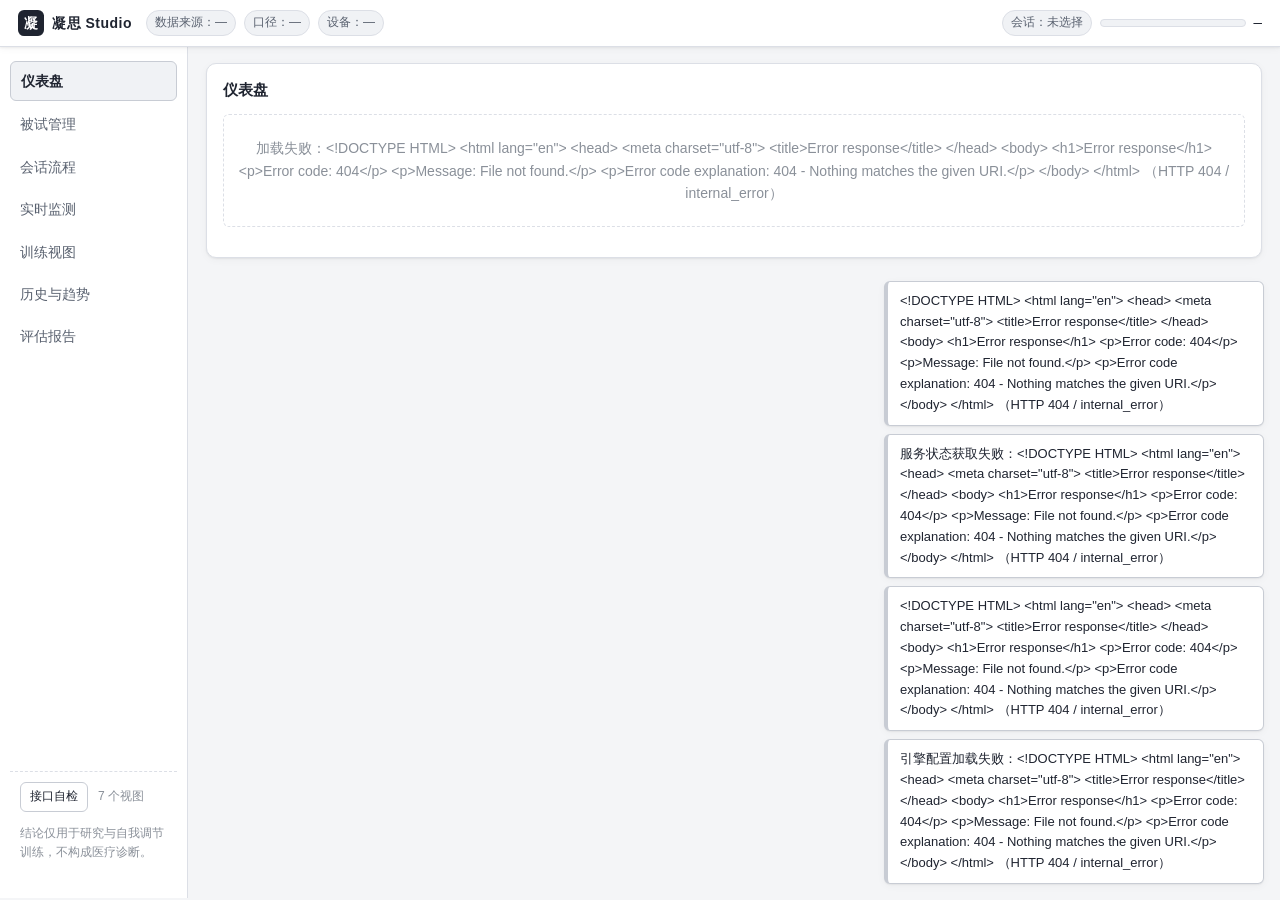
==== web/index.html @ 37705010 "feat: 凝思 Studio 0.1.0 —— A09 便携脑电专注力训练与心理状态评估 Web 应用 前端（浏览器界面）+ 后端（HTTP API + 会话运行时）+ 数据保存（SQLite 权威" ====
<!DOCTYPE html>
<html lang="zh-CN">
<head>
<meta charset="utf-8">
<!-- 移动/窄窗下也要能读，故显式声明视口 -->
<meta name="viewport" content="width=device-width, initial-scale=1">
<meta name="description" content="凝思 Studio：便携脑电专注力训练与心理状态评估">
<!-- 后端若以 --token 启动，需在此注入令牌（当前后端未注入，故默认空）；
     零依赖前提下这是唯一不需要弹窗/地址栏改造的认证通道。 -->
<meta name="ningsi-api-token" content="">
<title>凝思 Studio</title>
<link rel="stylesheet" href="./css/app.css">
</head>
<body>
<!-- 顶栏固定：数据来源徽标 / 引擎口径 / 当前会话状态与进度 -->
<header class="topbar" role="banner">
  <div class="topbar__brand">
    <span class="topbar__logo" aria-hidden="true">凝</span>
    <span class="topbar__title">凝思 Studio</span>
  </div>
  <div class="topbar__meta">
    <span id="source-badge" class="badge" title="数据来源">数据来源：—</span>
    <span id="engine-badge" class="badge" title="引擎口径版本">口径：—</span>
    <span id="device-badge" class="badge" title="当前设备与数据源">设备：—</span>
  </div>
  <div class="topbar__session">
    <span id="session-state" class="badge" title="当前会话状态">会话：未选择</span>
    <div class="progress progress--slim" role="progressbar" aria-label="会话总进度"
         aria-valuemin="0" aria-valuemax="100" aria-valuenow="0" id="session-progress">
      <div class="progress__bar" id="session-progress-bar" style="width: 0%"></div>
    </div>
    <span id="session-percent" class="mono">—</span>
  </div>
</header>

<div class="layout">
  <nav class="sidenav" aria-label="主导航">
    <ul id="nav-list" class="sidenav__list"></ul>
    <div class="sidenav__foot">
      <p class="muted">结论仅用于研究与自我调节训练，不构成医疗诊断。</p>
    </div>
  </nav>
  <main id="view" class="view" role="main" tabindex="-1">
    <p class="muted">正在加载…</p>
  </main>
</div>

<!-- 全局可读提示条：网络与接口错误统一在这里显示，不用弹窗 -->
<div id="toast-host" class="toast-host" role="status" aria-live="polite"></div>

<script type="module" src="./js/main.js"></script>
</body>
</html>
---- web/css/app.css ----
/* 凝思 Studio 静态前端样式。
   约束：不使用图片/字体外链；不使用状态色（配色只来自接口给的 heatmap 色值）；
   深浅色通过 prefers-color-scheme 适配，变量集中在此处维护。 */

:root {
  --bg: #f4f5f7;
  --surface: #ffffff;
  --surface-2: #f0f2f5;
  --line: #dcdfe6;
  --line-strong: #c8ccd4;
  --text: #1f2430;
  --text-2: #5a6270;
  --text-3: #8a9099;
  --radius: 10px;
  --radius-sm: 6px;
  --shadow: 0 1px 2px rgba(0, 0, 0, .06), 0 2px 8px rgba(0, 0, 0, .04);
  --gap: 16px;
  --mono: ui-monospace, SFMono-Regular, Menlo, Consolas, "Liberation Mono", monospace;
}

@media (prefers-color-scheme: dark) {
  :root {
    --bg: #16181d;
    --surface: #1e2128;
    --surface-2: #262a33;
    --line: #333844;
    --line-strong: #454b59;
    --text: #e6e8ec;
    --text-2: #a8aeba;
    --text-3: #7c828d;
    --shadow: 0 1px 2px rgba(0, 0, 0, .4), 0 2px 8px rgba(0, 0, 0, .3);
  }
}

* { box-sizing: border-box; }

html, body {
  margin: 0;
  padding: 0;
  height: 100%;
}

body {
  background: var(--bg);
  color: var(--text);
  font: 14px/1.6 "Helvetica Neue", Arial, "PingFang SC", "Microsoft YaHei", sans-serif;
  -webkit-font-smoothing: antialiased;
}

/* 键盘可见焦点：所有可交互元素统一描边 */
:focus-visible {
  outline: 2px solid var(--line-strong);
  outline-offset: 2px;
}

a { color: inherit; }

.mono { font-family: var(--mono); font-variant-numeric: tabular-nums; }
.muted { color: var(--text-3); font-size: 12px; }
.nowrap { white-space: nowrap; }
.right { text-align: right; }
.center { text-align: center; }

/* ------------------------------------------------------------------ 顶栏 */
.topbar {
  position: sticky;
  top: 0;
  z-index: 20;
  display: flex;
  align-items: center;
  gap: 14px;
  flex-wrap: wrap;
  padding: 10px 18px;
  background: var(--surface);
  border-bottom: 1px solid var(--line);
  box-shadow: var(--shadow);
}

.topbar__brand { display: flex; align-items: center; gap: 8px; }

.topbar__logo {
  display: inline-flex;
  align-items: center;
  justify-content: center;
  width: 26px;
  height: 26px;
  border-radius: var(--radius-sm);
  background: var(--text);
  color: var(--surface);
  font-weight: 700;
}

.topbar__title { font-weight: 600; letter-spacing: .5px; }

.topbar__meta { display: flex; align-items: center; gap: 8px; flex-wrap: wrap; }

.topbar__session {
  display: flex;
  align-items: center;
  gap: 8px;
  margin-left: auto;
  min-width: 260px;
}

.badge {
  display: inline-flex;
  align-items: center;
  gap: 4px;
  padding: 2px 8px;
  border: 1px solid var(--line);
  border-radius: 999px;
  background: var(--surface-2);
  color: var(--text-2);
  font-size: 12px;
  white-space: nowrap;
}

.badge--strong { color: var(--text); border-color: var(--line-strong); font-weight: 600; }

/* ------------------------------------------------------------------ 布局 */
.layout { display: flex; align-items: flex-start; gap: 0; min-height: calc(100% - 49px); }

.sidenav {
  position: sticky;
  top: 49px;
  align-self: flex-start;
  width: 188px;
  flex: 0 0 188px;
  padding: 14px 10px;
  border-right: 1px solid var(--line);
  background: var(--surface);
  min-height: calc(100vh - 49px);
  display: flex;
  flex-direction: column;
  justify-content: space-between;
}

.sidenav__list { list-style: none; margin: 0; padding: 0; display: flex; flex-direction: column; gap: 4px; }

.sidenav__link {
  display: flex;
  align-items: center;
  justify-content: space-between;
  gap: 8px;
  padding: 8px 10px;
  border-radius: var(--radius-sm);
  color: var(--text-2);
  text-decoration: none;
}

.sidenav__link:hover { background: var(--surface-2); color: var(--text); }

/* 选中态只用边框与字重区分，不引入状态色 */
.sidenav__link[aria-current="page"] {
  background: var(--surface-2);
  border: 1px solid var(--line-strong);
  color: var(--text);
  font-weight: 600;
}

.sidenav__foot { padding: 10px; border-top: 1px dashed var(--line); }

.view { flex: 1 1 auto; min-width: 0; padding: var(--gap) 18px 40px; }

/* ------------------------------------------------------------------ 卡片 */
.card {
  background: var(--surface);
  border: 1px solid var(--line);
  border-radius: var(--radius);
  padding: 16px;
  margin-bottom: var(--gap);
  box-shadow: var(--shadow);
}

.card__head {
  display: flex;
  align-items: baseline;
  justify-content: space-between;
  gap: 10px;
  margin-bottom: 12px;
  flex-wrap: wrap;
}

.card__title { margin: 0; font-size: 15px; font-weight: 600; }
.card__sub { margin: 2px 0 0; color: var(--text-3); font-size: 12px; }
.card__body { min-width: 0; }

.grid { display: grid; gap: var(--gap); }
.grid--2 { grid-template-columns: repeat(auto-fit, minmax(320px, 1fr)); }
.grid--3 { grid-template-columns: repeat(auto-fit, minmax(240px, 1fr)); }
.grid--kpi { grid-template-columns: repeat(auto-fit, minmax(160px, 1fr)); }

.stack { display: flex; flex-direction: column; gap: 12px; }
.row { display: flex; align-items: center; gap: 10px; flex-wrap: wrap; }
.row--between { justify-content: space-between; }
.row--end { justify-content: flex-end; }

h1, h2, h3, h4, h5, h6 { line-height: 1.35; }
h1 { font-size: 20px; }
h2 { font-size: 17px; }
h3 { font-size: 15px; }
h4, h5, h6 { font-size: 14px; }

/* --------------------------------------------------------------- KPI 卡 */
.kpi { display: flex; flex-direction: column; gap: 6px; }

.kpi__label { color: var(--text-3); font-size: 12px; }

.kpi__value {
  font-family: var(--mono);
  font-size: 26px;
  font-weight: 600;
  line-height: 1.1;
  font-variant-numeric: tabular-nums;
}

.kpi__hint { color: var(--text-3); font-size: 12px; }

/* ------------------------------------------------------------------ 表格 */
.table-wrap { overflow-x: auto; }

table.data {
  width: 100%;
  border-collapse: collapse;
  font-size: 13px;
}

table.data caption { text-align: left; color: var(--text-3); padding-bottom: 6px; font-size: 12px; }

table.data th, table.data td {
  padding: 7px 10px;
  border-bottom: 1px solid var(--line);
  text-align: left;
  vertical-align: top;
}

table.data thead th {
  color: var(--text-2);
  font-weight: 600;
  border-bottom: 1px solid var(--line-strong);
  white-space: nowrap;
}

table.data tbody tr:hover { background: var(--surface-2); }
table.data td.num, table.data th.num { text-align: right; font-family: var(--mono); font-variant-numeric: tabular-nums; }

/* -------------------------------------------------------------- 进度/条 */
.progress {
  position: relative;
  height: 10px;
  border-radius: 999px;
  border: 1px solid var(--line);
  background: var(--surface-2);
  overflow: hidden;
  min-width: 120px;
}

.progress--slim { height: 8px; flex: 1 1 auto; }
.progress__bar { height: 100%; background: var(--text-2); transition: width .3s ease; }

.bar {
  position: relative;
  height: 14px;
  border-radius: 999px;
  border: 1px solid var(--line);
  background: var(--surface-2);
  overflow: hidden;
}

.bar__fill { height: 100%; background: var(--text-2); }

/* 阈值线：只用中性虚线，颜色不自造 */
.bar__threshold {
  position: absolute;
  top: -2px;
  bottom: -2px;
  width: 0;
  border-left: 2px dashed var(--text);
  opacity: .75;
}

.metric-row { display: grid; grid-template-columns: 74px 1fr 84px; gap: 10px; align-items: center; }
.metric-row__value { text-align: right; font-family: var(--mono); font-variant-numeric: tabular-nums; }

/* ------------------------------------------------------------ 当前该做什么 */
.step { display: flex; flex-direction: column; gap: 8px; padding: 2px 0; }
.step__head { align-items: baseline; }
.step__index { color: var(--text-3); font-size: 12px; }
.step__label { font-size: 16px; font-weight: 600; }
.step__headline {
  margin: 0;
  font-size: 18px;
  line-height: 1.6;
  font-weight: 500;
}
.step--running .step__headline { font-weight: 600; }
.step--done .step__headline { color: var(--text-2); }
.step__details { margin: 0; padding-left: 20px; color: var(--text-2); font-size: 13px; line-height: 1.9; }
.step__meta { display: flex; flex-wrap: wrap; gap: 10px; align-items: center; }
.step__meta-item {
  font-size: 12px;
  color: var(--text-3);
  border: 1px solid var(--line);
  border-radius: var(--radius-sm);
  padding: 2px 8px;
  background: var(--surface);
}
.step__auto,
.step__next { font-size: 12px; margin: 0; }
.step__action { margin-top: 2px; align-items: center; gap: 10px; }

/* ------------------------------------------------------------ 阶段向导 */
.phase-list { list-style: none; margin: 0; padding: 0; display: flex; flex-direction: column; gap: 6px; }

.phase-item {
  border: 1px solid var(--line);
  border-radius: var(--radius-sm);
  background: var(--surface);
  overflow: hidden;
}

.phase-item--current { border-color: var(--line-strong); box-shadow: inset 3px 0 0 var(--text-2); }
.phase-item[data-state="running"] { border-color: var(--line-strong); }
.phase-item[data-state="done"] { opacity: .82; }
.phase-item[data-state="pending"] { opacity: .96; }

/* 整行可点：展开/收起重说明，避免一屏文字抓不到重点 */
.phase-item__toggle {
  display: grid;
  grid-template-columns: 26px 1fr auto;
  gap: 10px;
  align-items: center;
  width: 100%;
  padding: 8px 10px;
  border: 0;
  background: transparent;
  color: inherit;
  font: inherit;
  text-align: left;
  cursor: pointer;
}
.phase-item__toggle:hover { background: var(--surface-2); }
.phase-item__toggle:focus-visible { outline: 2px solid var(--line-strong); outline-offset: -2px; }
.phase-item--current .phase-item__toggle { font-weight: 500; }
.phase-item__main { min-width: 0; }
.phase-item__index { font-family: var(--mono); color: var(--text-3); }
.phase-item__label { font-weight: 500; }
.phase-item__headline { font-weight: 500; }
.phase-item__desc { color: var(--text-3); font-size: 12px; margin-top: 2px; }
.phase-item__bullet { color: var(--text-2); font-size: 12px; line-height: 1.8; }
.phase-item__next { color: var(--text-3); font-size: 12px; margin-top: 2px; }
.phase-item .right { display: flex; align-items: center; gap: 8px; }

/* ------------------------------------------------------------ 量表答题 */
.scale-item { padding: 12px 0; border-bottom: 1px solid var(--line); }
.scale-item:last-of-type { border-bottom: none; }
.scale-item__text { margin: 0 0 8px; }
.scale-options { display: flex; gap: 8px; flex-wrap: wrap; }

.scale-option {
  display: inline-flex;
  align-items: center;
  gap: 6px;
  padding: 6px 10px;
  border: 1px solid var(--line);
  border-radius: var(--radius-sm);
  cursor: pointer;
}

.scale-option:hover { background: var(--surface-2); }
.scale-option input { margin: 0; }

/* -------------------------------------------------------- 行为任务答题 */
.task-stage {
  display: flex;
  flex-direction: column;
  align-items: center;
  gap: 10px;
  padding: 28px 16px;
  border: 1px dashed var(--line-strong);
  border-radius: var(--radius);
  background: var(--surface-2);
  user-select: none;
}

.task-stage__digit {
  font-family: var(--mono);
  font-size: 76px;
  font-weight: 700;
  line-height: 1;
  min-height: 84px;
}

.task-stage__hint { color: var(--text-3); font-size: 12px; }

/* ------------------------------------------------------------------ 表单 */
.form-grid { display: grid; grid-template-columns: repeat(auto-fit, minmax(220px, 1fr)); gap: 12px; }

.field { display: flex; flex-direction: column; gap: 4px; }
.field__label { color: var(--text-2); font-size: 12px; }

.field input[type="text"],
.field input[type="number"],
.field input[type="search"],
.field select,
.field textarea {
  width: 100%;
  padding: 7px 9px;
  border: 1px solid var(--line);
  border-radius: var(--radius-sm);
  background: var(--surface);
  color: var(--text);
  font: inherit;
}

.field input:disabled, .field select:disabled { opacity: .6; }

.checkline { display: inline-flex; align-items: center; gap: 6px; color: var(--text-2); }

/* 原生多/单选框：只做尺寸与配色跟随，不覆盖系统控件语义 */
.field input[type="checkbox"],
.field input[type="radio"],
.checkline input[type="checkbox"] { accent-color: var(--text-2); width: 15px; height: 15px; }

button.btn {
  padding: 7px 14px;
  border: 1px solid var(--line-strong);
  border-radius: var(--radius-sm);
  background: var(--surface);
  color: var(--text);
  font: inherit;
  cursor: pointer;
}

button.btn:hover:not(:disabled) { background: var(--surface-2); }
button.btn:disabled { opacity: .5; cursor: not-allowed; }
button.btn--primary { background: var(--text); color: var(--surface); border-color: var(--text); }
button.btn--primary:hover:not(:disabled) { opacity: .88; background: var(--text); }
button.btn--sm { padding: 4px 9px; font-size: 12px; }

.filters { display: flex; align-items: flex-end; gap: 10px; flex-wrap: wrap; }

/* ------------------------------------------------------------------ 图表 */
.chart { display: block; width: 100%; height: auto; overflow: visible; }

/* 高频实时波形/频谱用 canvas：尺寸由脚本按容器宽度设成固定像素，不能被 height:auto 覆盖 */
.chart--canvas { display: block; width: 100%; height: auto; }
.chart--canvas { height: auto; max-width: 100%; }
.chart__grid-line { stroke: var(--line); stroke-width: 1; }
.chart__axis { stroke: var(--line-strong); stroke-width: 1; }
.chart__tick { fill: var(--text-3); font-size: 10px; font-family: var(--mono); }
.chart__label { fill: var(--text-2); font-size: 11px; }
.chart__series { fill: none; stroke-width: 2; stroke-linejoin: round; stroke-linecap: round; }
.chart__marker { fill: none; stroke-width: 2; }
.chart__target { stroke: var(--text); stroke-width: 1.5; stroke-dasharray: 5 4; }
.chart__bar { stroke: none; }
.chart__point { fill: var(--surface); stroke-width: 2; }
.chart__empty { fill: var(--text-3); font-size: 12px; }

/* 三类指标各用一档接口色（与热力图同源），保证不与状态色混淆 */
.series-0 { stroke: #1B3B6F; }
.series-1 { stroke: #2E6DA4; }
.series-2 { stroke: #6E9E8A; }
.fill-0 { fill: #1B3B6F; background: #1B3B6F; }
.fill-1 { fill: #2E6DA4; background: #2E6DA4; }
.fill-2 { fill: #6E9E8A; background: #6E9E8A; }
.fill-3 { fill: #E69F00; background: #E69F00; }
.fill-4 { fill: #D55E00; background: #D55E00; }

.legend { display: flex; gap: 12px; flex-wrap: wrap; align-items: center; font-size: 12px; color: var(--text-2); }
.legend__item { display: inline-flex; align-items: center; gap: 5px; }
.legend__swatch { width: 12px; height: 12px; border: 1px solid var(--line); border-radius: 3px; display: inline-block; }

/* 热力图：色值全部来自接口 legend / missing_color */
.heatmap { display: flex; flex-direction: column; gap: 8px; }
.heatmap__grid { display: flex; flex-wrap: wrap; gap: 3px; }
.heatmap__cell { width: 16px; height: 16px; border-radius: 3px; border: 1px solid var(--line); }
.heatmap__cell--missing { border-style: dashed; }

/* ---------------------------------------------------------------- 时间轴 */
.timeline { position: relative; padding-left: 18px; }
.timeline::before {
  content: "";
  position: absolute;
  left: 5px;
  top: 4px;
  bottom: 4px;
  width: 1px;
  background: var(--line-strong);
}

.timeline__item { position: relative; padding: 4px 0 10px; }
.timeline__dot {
  position: absolute;
  left: -17px;
  top: 10px;
  width: 9px;
  height: 9px;
  border-radius: 50%;
  border: 1px solid var(--line-strong);
  background: var(--surface-2);
}

.timeline__time { font-family: var(--mono); color: var(--text-3); font-size: 12px; margin-right: 6px; }

/* ------------------------------------------------------------------ 报告 */
.report h1 { font-size: 18px; }
.report h2 { font-size: 16px; margin-top: 18px; }
.report h3 { font-size: 14px; }
.report ul, .report ol { padding-left: 22px; }
.report blockquote {
  margin: 10px 0;
  padding: 8px 12px;
  border-left: 3px solid var(--line-strong);
  background: var(--surface-2);
  color: var(--text-2);
}
.report pre {
  padding: 10px;
  border: 1px solid var(--line);
  border-radius: var(--radius-sm);
  background: var(--surface-2);
  overflow-x: auto;
  font-family: var(--mono);
  font-size: 12px;
}
.report code { font-family: var(--mono); font-size: 12px; }

/* ------------------------------------------------------------------ 提示 */
.toast-host {
  position: fixed;
  right: 16px;
  bottom: 16px;
  z-index: 40;
  display: flex;
  flex-direction: column;
  gap: 8px;
  max-width: 380px;
}

.toast {
  padding: 9px 12px;
  border: 1px solid var(--line-strong);
  border-left-width: 4px;
  border-radius: var(--radius-sm);
  background: var(--surface);
  box-shadow: var(--shadow);
  font-size: 13px;
}

.empty {
  padding: 22px 12px;
  text-align: center;
  color: var(--text-3);
  border: 1px dashed var(--line);
  border-radius: var(--radius-sm);
}

.tag-list { list-style: none; margin: 0; padding: 0; display: flex; flex-wrap: wrap; gap: 6px; }
.tag {
  padding: 2px 8px;
  border: 1px solid var(--line);
  border-radius: 999px;
  background: var(--surface-2);
  font-size: 12px;
  color: var(--text-2);
}

.spinner {
  width: 14px;
  height: 14px;
  border: 2px solid var(--line-strong);
  border-top-color: transparent;
  border-radius: 50%;
  display: inline-block;
  animation: spin .8s linear infinite;
}

@keyframes spin { to { transform: rotate(360deg); } }

.sr-only {
  position: absolute;
  width: 1px;
  height: 1px;
  padding: 0;
  margin: -1px;
  overflow: hidden;
  clip: rect(0, 0, 0, 0);
  white-space: nowrap;
  border: 0;
}

@media (max-width: 720px) {
  .layout { flex-direction: column; }
  .sidenav { position: static; width: 100%; flex: none; min-height: 0; border-right: none; border-bottom: 1px solid var(--line); }
  .sidenav__list { flex-direction: row; flex-wrap: wrap; }
  .topbar__session { margin-left: 0; width: 100%; }
}
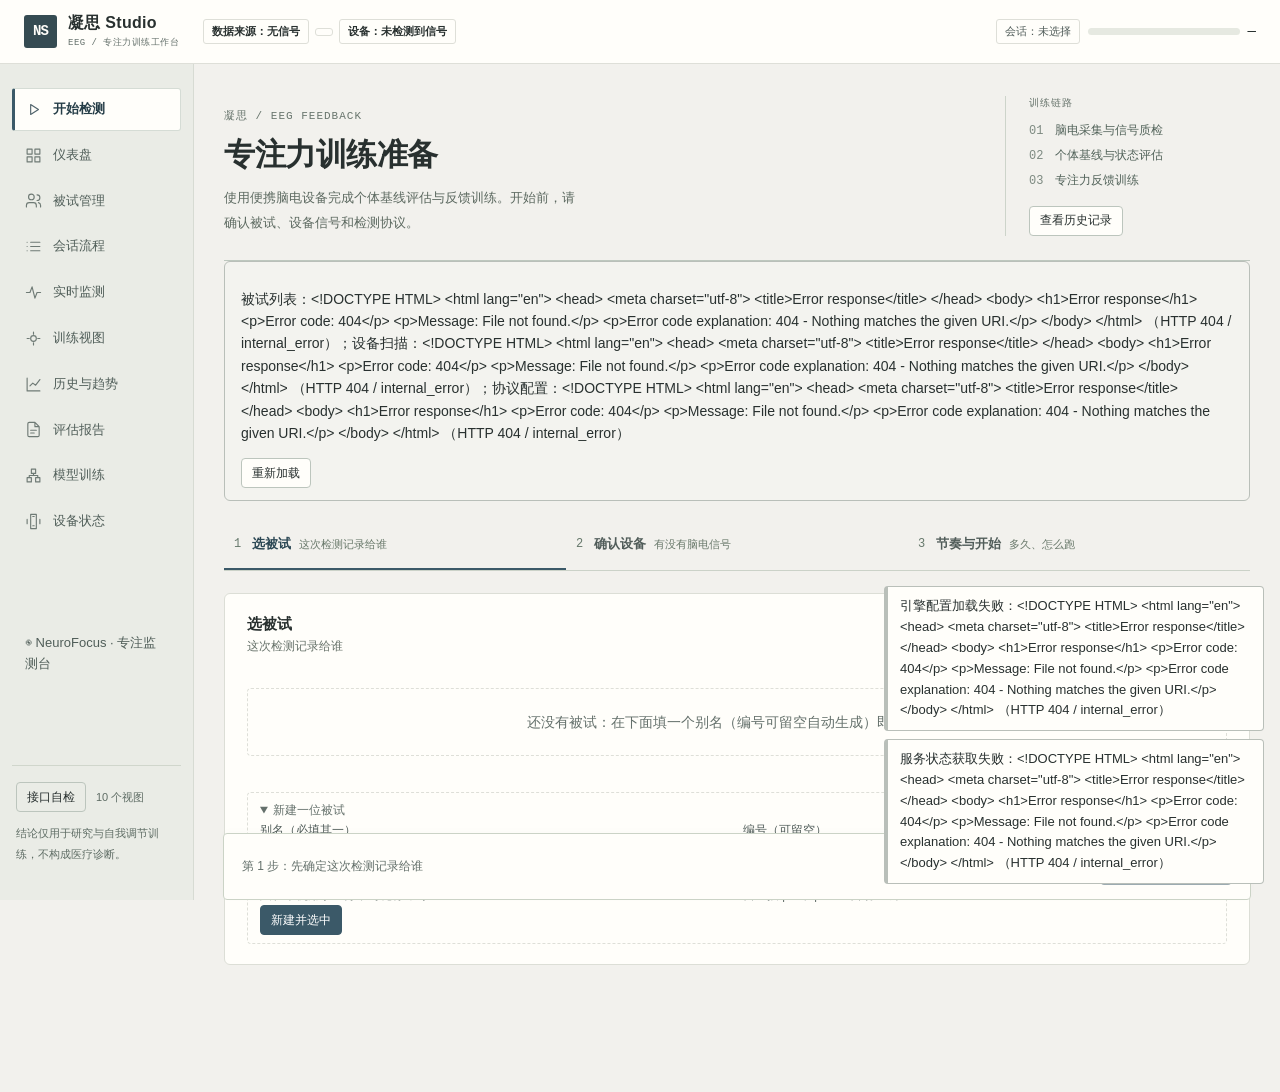
==== commit 2dfb4c06: "fix: 会话并发/重复启动、LSL 设备选择、HEAD 与端口上报修复，并补齐监测台所需后端字段 - runtime/routes: 锁内预留启动名额、重复启动返回 Conflict、启动失败清理注" ====
--- a/web/index.html
+++ b/web/index.html
@@ -15,8 +15,8 @@
 <!-- 顶栏固定：数据来源徽标 / 引擎口径 / 当前会话状态与进度 -->
 <header class="topbar" role="banner">
   <div class="topbar__brand">
-    <span class="topbar__logo" aria-hidden="true">凝</span>
-    <span class="topbar__title">凝思 Studio</span>
+    <span class="topbar__logo" aria-hidden="true">NS</span>
+    <span class="brand-stack"><span class="topbar__title">凝思 Studio</span><span class="brand-caption">EEG / 专注力训练工作台</span></span>
   </div>
   <div class="topbar__meta">
     <span id="source-badge" class="badge" title="数据来源">数据来源：—</span>
@@ -35,7 +35,9 @@
 
 <div class="layout">
   <nav class="sidenav" aria-label="主导航">
+    <button id="nav-toggle" class="nav-toggle" type="button" aria-expanded="false" aria-controls="nav-list">导航 · 开始检测</button>
     <ul id="nav-list" class="sidenav__list"></ul>
+    <a href="./neurofocus/" class="sidenav__link">◉ NeuroFocus · 专注监测台</a>
     <div class="sidenav__foot">
       <p class="muted">结论仅用于研究与自我调节训练，不构成医疗诊断。</p>
     </div>
--- a/web/css/app.css
+++ b/web/css/app.css
@@ -1,6 +1,5 @@
-/* 凝思 Studio 静态前端样式。
-   约束：不使用图片/字体外链；不使用状态色（配色只来自接口给的 heatmap 色值）；
-   深浅色通过 prefers-color-scheme 适配，变量集中在此处维护。 */
+/* 凝思 Studio：便携脑电专注力训练工作台。
+   品牌色用于导航与操作，数据分档颜色仍由接口定义；不使用外链字体和图片。 */
 
 :root {
   --bg: #f4f5f7;
@@ -18,19 +17,7 @@
   --mono: ui-monospace, SFMono-Regular, Menlo, Consolas, "Liberation Mono", monospace;
 }
 
-@media (prefers-color-scheme: dark) {
-  :root {
-    --bg: #16181d;
-    --surface: #1e2128;
-    --surface-2: #262a33;
-    --line: #333844;
-    --line-strong: #454b59;
-    --text: #e6e8ec;
-    --text-2: #a8aeba;
-    --text-3: #7c828d;
-    --shadow: 0 1px 2px rgba(0, 0, 0, .4), 0 2px 8px rgba(0, 0, 0, .3);
-  }
-}
+
 
 * { box-sizing: border-box; }
 
@@ -186,8 +173,8 @@
 .card__body { min-width: 0; }
 
 .grid { display: grid; gap: var(--gap); }
-.grid--2 { grid-template-columns: repeat(auto-fit, minmax(320px, 1fr)); }
-.grid--3 { grid-template-columns: repeat(auto-fit, minmax(240px, 1fr)); }
+.grid--2 { grid-template-columns: repeat(auto-fit, minmax(min(100%, 320px), 1fr)); }
+.grid--3 { grid-template-columns: repeat(auto-fit, minmax(min(100%, 240px), 1fr)); }
 .grid--kpi { grid-template-columns: repeat(auto-fit, minmax(160px, 1fr)); }
 
 .stack { display: flex; flex-direction: column; gap: 12px; }
@@ -243,6 +230,19 @@
 
 table.data tbody tr:hover { background: var(--surface-2); }
 table.data td.num, table.data th.num { text-align: right; font-family: var(--mono); font-variant-numeric: tabular-nums; }
+
+/* 长列表卡：表格区限高 + 内部滚动，表头用 sticky 粘住。
+   为什么：被试列表/会话列表/数据源表会随数据量线性变高（开发库 100+ 行时整页 3276px），
+   页面被一张表撑到几千像素、其余卡片要滚很久才看得到；限高后"页面长度"与数据量解耦。
+   注意只限 .table-wrap 而**不是** .card__body：卡片体里还有搜索框/分页，限制整体会把它们
+   一起滚走（筛选项必须始终可见）。 */
+.card--scroll .table-wrap { max-height: 460px; overflow: auto; }
+.card--scroll table.data thead th {
+  position: sticky;
+  top: 0;
+  background: var(--surface);
+  z-index: 1;
+}
 
 /* -------------------------------------------------------------- 进度/条 */
 .progress {
@@ -283,6 +283,124 @@
 .metric-row__value { text-align: right; font-family: var(--mono); font-variant-numeric: tabular-nums; }
 
 /* ------------------------------------------------------------ 当前该做什么 */
+/* ------------------------------------------ 会话流程：任务视图 / 总览切换
+   被测者作答时（量表 / SART / PVT）把总览整块折叠，只留任务与作答区：
+   这些块原本排在作答区前面，1000px 视口里作答卡落在折叠线以下，做题要来回滚动。
+   折叠只改显示（display:none），节点仍留在 DOM 里——中途刷新恢复、
+   SSE 增量更新与验收脚本对 .scale-item / 阶段留白的断言都不受影响。 */
+.flow-taskbar { display: none; }
+
+.flow-taskbar--on,
+/* 被测者视图下**必须始终可见**：这时顶栏与导航都被隐藏了，
+   任务条上的「退出被测者视图（Esc）」是唯一的可见出口。
+   （原来只在有交互任务时显示，自动阶段——如设备质检/基线——就会没有任何出口。
+   实测截图发现：`--subject` 单独出现时被 `.flow-taskbar{display:none}` 盖掉了。） */
+.flow-taskbar--subject {
+  display: flex;
+  align-items: center;
+  gap: 10px;
+  flex-wrap: wrap;
+  margin: 0 0 10px;
+  padding: 8px 12px;
+  border: 1px solid var(--line-strong);
+  border-radius: var(--radius);
+  background: var(--surface-2);
+}
+
+.flow--task .flow-overview { display: none; }
+
+/* ---------------------------------------------- 会话流程：一个阶段一页（2026-10-07）
+   用户要求："每个阶段占一个页面，完成之后再切换到下一个页面，尽量不要上下滑动"。
+   做法：
+   - 本阶段页（.flow-stage）高度由 JS 按视口实测写入（见 flow.js 的 fitStage()），
+     内部超出时**只在本阶段页里**滚动，页面本身不滚动；
+   - 总览（11 步步进条 + 量表汇总 + 尾部卡）默认隐藏，点任务条上的「查看全部阶段」才出现。 */
+.flow--stage { display: flex; flex-direction: column; gap: 10px; min-height: 0; }
+.flow--stage .flow-stage { flex: 1 1 auto; min-height: 0; overflow-y: auto; padding-right: 2px; }
+.flow--stage .flow-overview { display: none; }
+.flow--overview .flow-stage { display: none; }
+/* 换阶段时本阶段页淡入一次（轻微过渡，不占作答窗口：420ms 内完成） */
+@keyframes flow-stage-enter {
+  from { opacity: 0; transform: translateY(6px); }
+  to   { opacity: 1; transform: none; }
+}
+.flow-stage--enter { animation: flow-stage-enter .4s ease-out; }
+@media (prefers-reduced-motion: reduce) {
+  .flow-stage--enter { animation: none; }   /* 跟随系统"减少动态效果"设置 */
+}
+
+/* 当前阶段卡：一条细进度 + 阶段名 + 一句该做什么 + 唯一主按钮，其余进折叠区。
+   设计依据：GOV.UK 任务清单模式（长流程用"步骤 + 状态"表达，页面只留一个主行动）
+   https://design-system.service.gov.uk/components/task-list/
+   Material 步进器（进度用"第 x 步 / 共 y 步"表达，不与内容混排）
+   https://m1.material.io/components/steppers.html */
+.step__bar { display: flex; align-items: center; gap: 10px; }
+.step__bar-text { font-size: 11.5px; color: var(--text-3); white-space: nowrap; }
+.step__more { margin-top: 6px; }
+.step__more > summary {
+  cursor: pointer;
+  font-size: 12px;
+  color: var(--text-3);
+  padding: 2px 0;
+}
+.step__more > summary:hover { color: var(--text-2); }
+.step__more > .stack { margin-top: 6px; }
+
+/* 全部阶段 = 一行式步进条：11 个紧凑格子 + 选中阶段的说明面板。
+   原来 11 行清单占 600+px，被试要滚才能看清"我在哪、还剩几步"。 */
+.phase-list {
+  display: flex;
+  flex-wrap: wrap;
+  gap: 6px;
+  margin: 0;
+  padding: 0;
+  list-style: none;
+  align-items: stretch;
+}
+.phase-item { display: flex; }
+.phase-item__toggle {
+  display: inline-flex;
+  align-items: center;
+  gap: 6px;
+  padding: 5px 10px;
+  border: 1px solid var(--line);
+  border-radius: var(--radius-sm);
+  background: var(--surface);
+  color: var(--text-2);
+  font-size: 12px;
+  line-height: 1.4;
+  cursor: pointer;
+  max-width: 100%;
+}
+.phase-item__toggle:hover { border-color: var(--line-strong); color: var(--text); }
+.phase-item--done .phase-item__toggle { color: var(--text-3); border-style: dashed; }
+.phase-item--current .phase-item__toggle {
+  color: var(--text);
+  font-weight: 600;
+  border-color: var(--text-2);
+  border-left-width: 3px;
+}
+.phase-item--expanded .phase-item__toggle { border-color: var(--text-2); background: var(--surface-2); }
+.phase-item__index { font-size: 11px; color: var(--text-3); }
+.phase-item__tag { font-size: 11px; color: var(--text-3); }
+.phase-summary { margin: 0 0 8px; }
+
+/* 说明面板：被点开阶段的说明显示在这里，而不是把那一格撑高 */
+.phase-detail {
+  margin-top: 10px;
+  padding: 10px 12px;
+  border: 1px solid var(--line);
+  border-radius: var(--radius-sm);
+  background: var(--surface-2);
+}
+.phase-item__title { display: flex; flex-wrap: wrap; gap: 8px; align-items: baseline; }
+.phase-item__label { font-weight: 600; }
+.phase-item__headline { color: var(--text-3); }
+
+/* 任务视图下，交互区里"不是当前任务"的历史卡片（设备质检结果 / 最近一窗波形 / 基线…）
+   也一并折叠：实测这些卡会占掉作答卡上方 ~830px，作答卡因此掉出第一屏。 */
+.flow--task .flow-task-hidden { display: none; }
+
 .step { display: flex; flex-direction: column; gap: 8px; padding: 2px 0; }
 .step__head { align-items: baseline; }
 .step__index { color: var(--text-3); font-size: 12px; }
@@ -310,52 +428,61 @@
 .step__action { margin-top: 2px; align-items: center; gap: 10px; }
 
 /* ------------------------------------------------------------ 阶段向导 */
-.phase-list { list-style: none; margin: 0; padding: 0; display: flex; flex-direction: column; gap: 6px; }
-
-.phase-item {
-  border: 1px solid var(--line);
-  border-radius: var(--radius-sm);
-  background: var(--surface);
-  overflow: hidden;
-}
-
-.phase-item--current { border-color: var(--line-strong); box-shadow: inset 3px 0 0 var(--text-2); }
-.phase-item[data-state="running"] { border-color: var(--line-strong); }
-.phase-item[data-state="done"] { opacity: .82; }
-.phase-item[data-state="pending"] { opacity: .96; }
-
-/* 整行可点：展开/收起重说明，避免一屏文字抓不到重点 */
-.phase-item__toggle {
-  display: grid;
-  grid-template-columns: 26px 1fr auto;
-  gap: 10px;
-  align-items: center;
-  width: 100%;
-  padding: 8px 10px;
-  border: 0;
-  background: transparent;
-  color: inherit;
-  font: inherit;
-  text-align: left;
-  cursor: pointer;
-}
-.phase-item__toggle:hover { background: var(--surface-2); }
-.phase-item__toggle:focus-visible { outline: 2px solid var(--line-strong); outline-offset: -2px; }
-.phase-item--current .phase-item__toggle { font-weight: 500; }
-.phase-item__main { min-width: 0; }
-.phase-item__index { font-family: var(--mono); color: var(--text-3); }
-.phase-item__label { font-weight: 500; }
-.phase-item__headline { font-weight: 500; }
+/* 注意：步进条（.phase-list / .phase-item / .phase-item__toggle）的样式在上面
+   「全部阶段 = 一行式步进条」那段里定义。这里**不要再写同名规则**——
+   2026-10-07 就是因为在文件后面又留了一段旧规则（flex-direction: column 等），
+   把新的横向步进条覆盖回"一行一个阶段"，白改一轮。
+   下面只保留说明面板里仍在用的文字样式。 */
 .phase-item__desc { color: var(--text-3); font-size: 12px; margin-top: 2px; }
+/* 「为什么需要这一步 / 不做会丢什么」：左侧一道细线，和"要点"区分开 */
+.step__why,
+.phase-item__why {
+  color: var(--text-2);
+  font-size: 12px;
+  line-height: 1.6;
+  margin: 2px 0;
+  padding-left: 8px;
+  border-left: 2px solid var(--line-strong);
+}
 .phase-item__bullet { color: var(--text-2); font-size: 12px; line-height: 1.8; }
 .phase-item__next { color: var(--text-3); font-size: 12px; margin-top: 2px; }
-.phase-item .right { display: flex; align-items: center; gap: 8px; }
 
 /* ------------------------------------------------------------ 量表答题 */
-.scale-item { padding: 12px 0; border-bottom: 1px solid var(--line); }
-.scale-item:last-of-type { border-bottom: none; }
-.scale-item__text { margin: 0 0 8px; }
+/* 一次一题：只有 .scale-item--current 可见，其余题目仍在 DOM（验收按 DOM 断言"20 题全渲染"，
+   也是"题干来自后端定义"的证明；同时刷新/重放不需要重新取题干）。 */
+.scale-item { display: none; padding: 4px 0 12px; border-bottom: none; }
+.scale-item--current { display: block; }
+.scale-item__text { margin: 0 0 12px; font-size: 16px; line-height: 1.6; }
 .scale-options { display: flex; gap: 8px; flex-wrap: wrap; }
+
+.scale-head { display: flex; align-items: baseline; justify-content: space-between; gap: 12px; }
+.scale-nav { display: flex; flex-wrap: wrap; gap: 4px; margin: 10px 0 14px; }
+.scale-nav__chip {
+  min-width: 26px;
+  height: 24px;
+  padding: 0 4px;
+  border: 1px solid var(--line);
+  border-radius: var(--radius-sm);
+  background: var(--surface);
+  color: var(--text-3);
+  font-family: var(--mono);
+  font-size: 11px;
+  line-height: 1;
+  cursor: pointer;
+}
+.scale-nav__chip:hover { border-color: var(--line-strong); color: var(--text-2); }
+.scale-nav__chip.is-answered { color: var(--text); border-color: var(--line-strong); }
+.scale-nav__chip.is-current { color: var(--text); border-color: var(--text-2); font-weight: 600; }
+.scale-foot {
+  display: flex;
+  align-items: center;
+  justify-content: space-between;
+  gap: 12px;
+  flex-wrap: wrap;
+  margin-top: 14px;
+  padding-top: 12px;
+  border-top: 1px solid var(--line);
+}
 
 .scale-option {
   display: inline-flex;
@@ -392,6 +519,147 @@
 }
 
 .task-stage__hint { color: var(--text-3); font-size: 12px; }
+
+/* 试次作答窗口：到点未按键会按"未作答/正确抑制"记账并自动推进（SART 的 No-Go 就是"别按"） */
+.task-stage__timer {
+  color: var(--text-3);
+  font-size: 12px;
+  min-height: 16px;
+  font-variant-numeric: tabular-nums;
+}
+
+/* ------------------------------------------------ 检测完成（一页结论） */
+.done { display: flex; flex-direction: column; gap: 10px; }
+.done__headline { margin: 0; font-size: 18px; font-weight: 600; }
+.done__metrics { display: flex; flex-wrap: wrap; gap: 10px; }
+.done__metric {
+  display: flex;
+  flex-direction: column;
+  gap: 2px;
+  min-width: 140px;
+  padding: 8px 12px;
+  border: 1px solid var(--line);
+  border-radius: var(--radius-sm);
+  background: var(--surface-2);
+}
+.done__metric-label { font-size: 12px; color: var(--text-3); }
+.done__metric-value { font-size: 20px; }
+.done__metric-note { font-size: 11px; color: var(--text-3); }
+.done__actions { align-items: center; gap: 10px; flex-wrap: wrap; }
+
+/* 刺激区可点击作答（鼠标/触屏用户不该被"只能按空格"挡住） */
+.task-stage--clickable { cursor: pointer; }
+.task-stage--clickable:hover { border-color: var(--line-strong); }
+
+/* PVT-B 刺激：红点 + 毫秒计数器（经典 PVT-B 的视觉计时器；之前这里只有占位符 •） */
+.task-stage__dot {
+  width: 96px;
+  height: 96px;
+  border-radius: 50%;
+  margin: 6px auto 2px;
+  background: radial-gradient(circle at 35% 30%, #ff6b6b, #c62828 70%);
+  box-shadow: 0 0 28px rgba(198, 40, 40, .55);
+}
+.task-stage__dot--idle {
+  background: transparent;
+  border: 2px dashed var(--line-strong);
+  box-shadow: none;
+  opacity: .55;
+}
+.task-stage__counter { font-size: 22px; text-align: center; letter-spacing: 1px; }
+.task-stage__waiting { color: var(--text-3); font-size: 13px; text-align: center; }
+
+/* ------------------------------------------------------ 被测者视图（全屏） */
+/* 把"操作者界面"（顶栏 + 左侧导航）整体隐藏，只留当前阶段说明与任务区。
+   为什么：给别人用的时候，电脑是交给被测者的，导航/仪表盘/设备状态对他只有干扰。
+   操作者按 Esc（或任务条上的按钮）即可退出，见 flow.js 的 setSubjectMode()。 */
+body.subject-mode .topbar,
+body.subject-mode .sidenav { display: none; }
+body.subject-mode .layout { min-height: 100%; }
+body.subject-mode .view { padding: 10px 16px 28px; }
+
+/* ------------------------------------------------------------ 开始检测向导 */
+.wizard__steps { display: flex; flex-wrap: wrap; gap: 8px; margin: 12px 0; }
+.wizard__step {
+  display: flex;
+  align-items: baseline;
+  gap: 8px;
+  padding: 8px 12px;
+  border: 1px solid var(--line);
+  border-radius: var(--radius-sm);
+  background: var(--surface);
+  color: var(--text-3);
+}
+.wizard__step--now { border-color: var(--text-2); color: var(--text); border-left-width: 3px; }
+.wizard__step--done { color: var(--text-3); border-style: dashed; }
+.wizard__step-no { font-size: 12px; }
+.wizard__step-title { font-weight: 600; }
+.wizard__step-hint { font-size: 12px; }
+.wizard__foot { margin-top: 14px; }
+.wizard__sep { border: 0; border-top: 1px dashed var(--line); margin: 14px 0; }
+.wizard__ok { color: var(--text); font-weight: 600; margin: 0; }
+/* 「整场约 25 分钟；需要被测者动手的 3 步…」：把负担一次说清 */
+.wizard__burden {
+  margin: 0;
+  padding: 8px 10px;
+  border-left: 3px solid var(--line-strong);
+  background: var(--surface-2);
+  border-radius: var(--radius-sm);
+  color: var(--text);
+  font-size: 13px;
+  line-height: 1.6;
+}
+.wizard__warn { color: var(--text); font-weight: 600; margin: 0; }
+.wizard__plan { margin: 4px 0 0; padding-left: 18px; color: var(--text-2); font-size: 13px; line-height: 1.7; }
+/* 「脑电（EEG）— 本产品只用这一条」这类分组小标题：让"该选哪条流"一眼可辨 */
+.wizard__section { margin: 6px 0 0; font-size: 13px; font-weight: 600; color: var(--text); }
+/* 其它传感器流：默认折叠，避免和推荐项抢注意力 */
+.wizard__others { margin-top: 10px; padding: 8px 12px; border: 1px dashed var(--line); border-radius: var(--radius-sm); }
+.wizard__others > summary { cursor: pointer; color: var(--text-3); font-size: 12px; }
+.wizard__others > .pick-list { margin-top: 8px; }
+
+/* 大块单选（被试/设备/节奏都用它，点一下即选中） */
+.pick-list { display: flex; flex-wrap: wrap; gap: 8px; }
+/* 候选很多时（开发库里常有上百位被试）区域滚动，别把卡片撑成一面墙 */
+.pick-list--scroll { max-height: 300px; overflow-y: auto; }
+.pick {
+  display: flex;
+  flex-direction: column;
+  align-items: flex-start;
+  gap: 2px;
+  min-width: 150px;
+  padding: 8px 12px;
+  border: 1px solid var(--line);
+  border-radius: var(--radius-sm);
+  background: var(--surface);
+  color: var(--text-2);
+  text-align: left;
+  cursor: pointer;
+}
+.pick:hover { border-color: var(--line-strong); }
+.pick--on { border-color: var(--text-2); background: var(--surface-2); color: var(--text); }
+.pick__title { font-size: 13px; font-weight: 600; }
+.pick__note { font-size: 12px; color: var(--text-3); }
+
+.choice-row { display: flex; flex-wrap: wrap; gap: 10px; }
+.choice {
+  display: flex;
+  flex-direction: column;
+  align-items: flex-start;
+  gap: 4px;
+  flex: 1 1 260px;
+  padding: 12px 14px;
+  border: 1px solid var(--line);
+  border-radius: var(--radius);
+  background: var(--surface);
+  color: var(--text-2);
+  text-align: left;
+  cursor: pointer;
+}
+.choice:hover { border-color: var(--line-strong); }
+.choice--on { border-color: var(--text-2); background: var(--surface-2); color: var(--text); }
+.choice__title { font-size: 15px; font-weight: 600; }
+.choice__note { font-size: 12px; line-height: 1.5; color: var(--text-3); }
 
 /* ------------------------------------------------------------------ 表单 */
 .form-grid { display: grid; grid-template-columns: repeat(auto-fit, minmax(220px, 1fr)); gap: 12px; }
@@ -457,6 +725,47 @@
 .chart__point { fill: var(--surface); stroke-width: 2; }
 .chart__empty { fill: var(--text-3); font-size: 12px; }
 
+/* 仪表是 320×190 的 viewBox：若跟着整行宽度等比放大，会变成几百像素高的超大控件，
+   把整张卡（甚至整行）撑开。这里按 viewBox 给一个固定上限并居中。 */
+/* 仪表：viewBox 宽 320，限宽 320 即为 1:1 像素渲染（不再被整行宽度等比放大） */
+.chart--gauge { max-width: 320px; margin-left: auto; margin-right: auto; }
+
+/* 仪表 + 关键数字并排：卡片是全页宽，只放一个 320px 的仪表会让整张卡看着"空"。
+   整行给一个上限并居中，左右留白对称，看起来是"刻意的居中控件"而不是"没填满"。 */
+.gauge-row { display: flex; align-items: center; gap: 28px; flex-wrap: wrap;
+  max-width: 880px; margin: 0 auto; }
+.gauge-row .gauge-host { flex: 0 0 auto; }
+.gauge-row .chart--gauge { margin-left: 0; margin-right: 0; }
+.gauge-facts { flex: 1 1 240px; min-width: 200px; max-width: 480px; display: grid; gap: 2px; }
+.gauge-fact {
+  display: flex;
+  align-items: baseline;
+  justify-content: space-between;
+  gap: 12px;
+  padding: 5px 2px;
+  border-bottom: 1px dashed var(--line);
+}
+.gauge-fact:last-child { border-bottom: none; }
+.gauge-fact__label { color: var(--text-3); font-size: 12px; }
+.gauge-fact__value { font-size: 13px; }
+
+/* 表格里的"结束原因"：单行省略号，完整文本放 title，不撑宽表格 */
+.cell-reason {
+  display: inline-block;
+  max-width: 240px;
+  overflow: hidden;
+  text-overflow: ellipsis;
+  white-space: nowrap;
+  vertical-align: bottom;
+  color: var(--text-2);
+}
+
+/* 仪表说明放在 SVG 外：长文案不会再溢出控件边界 */
+.chart__note { margin: 6px 0 0; text-align: center; }
+
+/* 图表宿主：图与下方表格之间的间距收紧，避免卡片被空白撑高 */
+.chart-host { margin: 4px 0 2px; }
+
 /* 三类指标各用一档接口色（与热力图同源），保证不与状态色混淆 */
 .series-0 { stroke: #1B3B6F; }
 .series-1 { stroke: #2E6DA4; }
@@ -592,7 +901,255 @@
 
 @media (max-width: 720px) {
   .layout { flex-direction: column; }
+  .view { width: 100%; }
   .sidenav { position: static; width: 100%; flex: none; min-height: 0; border-right: none; border-bottom: 1px solid var(--line); }
   .sidenav__list { flex-direction: row; flex-wrap: wrap; }
   .topbar__session { margin-left: 0; width: 100%; }
 }
+
+/* ===== task-4 a11y 焦点样式 ===== */
+/* 键盘用户必须看得见焦点落在哪个操作元素上：列表操作列的「编辑 / 开始会话 / 导出 zip /
+   报告 / 训练」、被试编号按钮、侧边栏链接与表单控件。浏览器默认焦点圈在深色紧凑表格里
+   几乎看不见，Tab 走位等于摸黑。这里统一用 :focus-visible（只对键盘焦点生效，
+   鼠标点击不画外圈），描边取 currentColor —— 不引入新配色，深浅色主题都自适应。 */
+:where(a, button, input, select, textarea, summary, [tabindex]):focus-visible {
+  outline: 2px solid currentColor;
+  outline-offset: 2px;
+  border-radius: var(--radius-sm);
+}
+
+/* 表格单元格里的按钮/链接紧挨着：焦点圈收 1px，避免被相邻单元格的 overflow 裁掉 */
+table.data td .btn:focus-visible,
+table.data td a:focus-visible,
+.row .btn:focus-visible,
+.row a:focus-visible {
+  outline-offset: 1px;
+}
+
+/* 侧边栏：焦点圈与 aria-current 的当前页底色要能区分开 */
+.sidenav__link:focus-visible {
+  outline-offset: 2px;
+}
+
+/* 高对比偏好：加粗描边，弱视用户也能定位焦点 */
+@media (prefers-contrast: more) {
+  :where(a, button, input, select, textarea, summary, [tabindex]):focus-visible {
+    outline-width: 3px;
+  }
+}
+
+/* ===== task-9 长路径不撑破布局 ===== */
+/* 起因（verify-e2e final4 唯一 FAIL）：用文档推荐的 `--data D:\path\to\data`
+   起服务时，`GET /api/health.data_dir` 是一条 90+ 字符的绝对路径，仪表盘
+   「运行环境」卡把它渲染成不换行文本，grid 子项默认 min-width:auto 又不肯收缩，
+   于是整页横向溢出 297px（1600 视口 → scrollWidth 1897）。 */
+
+/* grid/flex 子项默认 min-width:auto：长单词（Windows 路径没有空格）不会收缩，
+   必须显式 min-width:0 才能让子项缩到内容宽度以下。顺手覆盖两类网格，
+   避免同类长文本在 #/live、#/training、#/report 里再犯同一个坑。 */
+.env-cell,
+.path-cell,
+.grid--2 > *,
+.grid--3 > * {
+  min-width: 0;
+}
+
+/* 方案：单行省略号（而不是换行）。理由有两个——
+   ① 仪表盘整页高度保持不变（绝对 --data 下仍 1884px，给 ≤1900 目标与 ≤2000 断言留余量；
+      若改成换行会多出约 3 行、把整页推到 1900 以上）；
+   ② 完整路径仍然保留在 title 与 DOM 文本里，hover 可看、可选中复制，
+      截图与自动化断言读 textContent 也不会丢信息。 */
+.path-ellipsis {
+  overflow: hidden;
+  text-overflow: ellipsis;
+  white-space: nowrap;
+}
+
+/* 允许换行的路径场景（卡片正文里的「模型文件：D:\...\models\classifier.json」等）：
+   Windows 路径没有空格，普通换行断不开，必须 overflow-wrap:anywhere 才生效。 */
+.path-wrap {
+  overflow-wrap: anywhere;
+  word-break: break-all;
+}
+
+
+/* 前端体验第二轮：任务优先、紧凑反馈、渐进展开。 */
+.eyebrow { display:block; color:var(--text-2); font-size:11px; letter-spacing:1.2px; margin-bottom:6px; }
+.wizard { max-width:1060px; margin:0 auto; }
+.wizard h1 { margin:0; font-size:26px; }
+.wizard__steps { margin:20px 0; gap:10px; }
+button.wizard__step { text-align:left; font:inherit; color:var(--text-2); cursor:pointer; border:1px solid var(--line); background:var(--surface); padding:14px; border-radius:var(--radius); }
+button.wizard__step:disabled { opacity:1; cursor:default; }
+button.wizard__step--now { color:var(--text); border-color:var(--text); background:var(--surface-2); }
+button.wizard__step--done:hover { border-color:var(--text-2); }
+.wizard__foot { position:sticky; bottom:0; z-index:10; margin:18px -1px 0; padding:14px 16px; background:var(--surface); border:1px solid var(--line); border-radius:var(--radius); box-shadow:var(--shadow); }
+.setup-summary { padding:20px; border:1px solid var(--line-strong); border-radius:var(--radius); background:var(--surface-2); margin-bottom:8px; }
+.setup-summary h2 { margin:0 0 14px; font-size:21px; }
+.setup-summary__facts { display:flex; flex-wrap:wrap; gap:8px; }
+.setup-summary__facts > span { padding:5px 10px; border:1px solid var(--line); border-radius:6px; background:var(--surface); font-size:12px; }
+.result-details { border:1px solid var(--line); border-radius:var(--radius); padding:12px 16px; margin:12px 0; min-width:0; }
+.result-details > summary { font-weight:600; cursor:pointer; padding:4px 0; }
+.result-details[open] > summary { margin-bottom:14px; }
+.result-details > .card { margin-bottom:0; box-shadow:none; }
+.load-warning { border:1px solid var(--line-strong); background:var(--surface-2); padding:12px 16px; border-radius:var(--radius); }
+.training-overview { display:grid; grid-template-columns:minmax(0,1fr) minmax(0,1.25fr); gap:16px; align-items:start; }
+.training-overview > * { min-width:0; }
+.training-stats { display:grid; grid-template-columns:repeat(2,minmax(0,1fr)); gap:14px 18px; }
+.training-stats > div { min-width:0; padding:10px 12px; border:1px solid var(--line); border-radius:8px; background:var(--surface-2); }
+.training-stats p { margin:0; }
+.training-stats .kpi__value { font-size:24px; margin-top:7px; }
+.training-stats p:not(.muted) { margin-top:7px; }
+.training-stats .training-hold { grid-column:1/-1; }
+.training-hold progress { display:block; width:100%; height:9px; margin-top:10px; accent-color:var(--text-2); }
+.training-page .card__sub { max-width:65ch; line-height:1.7; }
+.report-summary h2 { font-size:24px; line-height:1.5; margin:10px 0 14px; }
+.summary-note { padding:10px 12px; border-left:3px solid var(--line-strong); background:var(--surface-2); }
+.completed-details { background:var(--surface); }
+@media (max-width:950px) { .training-overview { grid-template-columns:minmax(0,1fr); } }
+@media (max-width:520px) {
+  .wizard__step-hint { display:none; }
+  button.wizard__step { padding:10px 8px; }
+  .wizard__steps { gap:6px; }
+  .setup-summary { padding:16px; }
+  .training-stats { gap:10px; }
+  .training-stats > div { padding:10px; }
+  .training-stats .kpi__value { font-size:21px; }
+  .wizard__foot { padding:12px; }
+}
+
+
+/* 第三轮：收起移动导航，检测时突出当前阶段与实时反馈。 */
+.nav-toggle { display:none; }
+.flow--stage .flow-phase-hidden { display:none; }
+.flow-feedback { display:grid; gap:12px; }
+.feedback-score { font-size:32px; line-height:1.2; }
+.flow-feedback progress { width:100%; height:14px; accent-color:var(--text-2); }
+.flow-feedback p { margin:0; line-height:1.7; }
+@media (max-width:720px) {
+  .nav-toggle { display:flex; width:100%; align-items:center; justify-content:space-between; padding:10px 12px; color:var(--text); background:var(--surface-2); border:1px solid var(--line); border-radius:8px; font:inherit; cursor:pointer; }
+  .nav-toggle::after { content:'展开菜单 ▾'; color:var(--text-2); font-size:12px; }
+  .nav-toggle[aria-expanded="true"]::after { content:'收起菜单 ▴'; }
+  .sidenav .sidenav__list, .sidenav .sidenav__foot { display:none; }
+  .sidenav--open .sidenav__list { display:flex; margin-top:10px; }
+  .sidenav--open .sidenav__foot { display:block; }
+  .sidenav__list > li { flex:1 1 40%; }
+  .sidenav { padding:10px 16px; }
+}
+
+
+/* ===== 凝思：研究与训练工作台 / 视觉版本 5 ===== */
+:root {
+  color-scheme:light;
+  --bg:#f2f1ed; --surface:#fffefa; --surface-2:#f3f3ef;
+  --line:#dedfd8; --line-strong:#b9bfb9;
+  --text:#28302f; --text-2:#505c59; --text-3:#64706b;
+  --accent:#3b5968; --accent-hover:#294451;
+  --radius:6px; --radius-sm:4px; --gap:20px;
+  --shadow:none;
+}
+body { background:var(--bg); font-family:"Segoe UI","Microsoft YaHei","PingFang SC",sans-serif; }
+.topbar { min-height:64px; padding:12px 24px; gap:24px; background:var(--surface); box-shadow:none; }
+.topbar__brand { gap:11px; }
+.topbar__logo { width:33px; height:33px; border-radius:3px; background:#354b52; color:#fffefa; font:600 14px/1 var(--mono); letter-spacing:-1px; }
+.brand-stack { display:flex; flex-direction:column; line-height:1.3; }
+.topbar__title { font-size:16px; font-weight:650; letter-spacing:.3px; }
+.brand-caption { font:9px/1.4 var(--mono); letter-spacing:.5px; color:var(--text-3); margin-top:3px; }
+.topbar__meta { gap:6px; }
+.badge { padding:3px 8px; font-size:11px; background:transparent; border-color:var(--line); border-radius:3px; }
+#source-badge[data-kind="sim"] { background:#f5eddd; border-color:#d9c9a9; color:#73592b; }
+#source-badge[data-kind="lsl"] { background:#eaf0eb; border-color:#c5d2c7; color:#3c5e44; }
+.layout { min-height:calc(100% - 64px); }
+.sidenav { top:64px; width:194px; flex-basis:194px; padding:24px 12px; min-height:calc(100vh - 64px); background:#eaece6; border-right:1px solid #d7dbd3; }
+.sidenav__list { gap:3px; }
+.sidenav__link { justify-content:flex-start; gap:11px; min-height:42px; padding:10px 12px; border:1px solid transparent; border-radius:3px; font-size:13px; color:#505e59; }
+.sidenav__link:hover { color:var(--text); background:#f4f4ee; }
+.sidenav__link[aria-current="page"] { color:#253d47; background:#fffefa; border:1px solid #d5dcd5; border-left:3px solid #3b5968; padding-left:10px; font-weight:650; }
+.nav-icon { width:17px; height:17px; flex:none; opacity:.8; }
+.sidenav__foot { border-top:1px solid #d0d6cc; padding:16px 4px 0; }
+.sidenav__foot .muted { font-size:11px; color:#5f6d65; line-height:1.9; }
+.sidenav__foot .btn { background:transparent; }
+.view { padding:26px 30px 40px; }
+h1 { font-size:25px; font-weight:650; letter-spacing:-.5px; }
+h2 { font-size:19px; }
+.card { padding:20px 22px; box-shadow:none; border-color:#dcded6; border-radius:6px; }
+.card__head { margin-bottom:16px; }
+.card__title { font-size:15px; font-weight:650; }
+.card__title::before { content:none; }
+.card__sub { color:#68736b; line-height:1.8; }
+button.btn { min-height:36px; padding:7px 13px; border-radius:4px; border-color:#bcc5bd; box-shadow:none; font-size:13px; font-weight:550; }
+button.btn--primary { background:var(--accent); border-color:var(--accent); color:#fff; }
+button.btn--primary:hover:not(:disabled) { background:var(--accent-hover); opacity:1; }
+button.btn--sm { min-height:30px; padding:4px 10px; font-size:12px; }
+input:not([type="checkbox"]):not([type="radio"]),select,textarea { border-radius:3px; border-color:#c6cec4; background:#fffefa; }
+input:focus,select:focus,textarea:focus { border-color:var(--accent); outline-color:var(--accent); }
+input[type="checkbox"],input[type="radio"],progress,.training-hold progress,.flow-feedback progress { accent-color:var(--accent); }
+.progress { height:7px; background:#e6e9e1; border:0; }
+.progress__bar,.bar__fill { background:var(--accent); }
+.eyebrow { color:#68756d; font:11px/1.6 var(--mono); letter-spacing:1px; font-weight:500; }
+.wizard { max-width:1120px; }
+.focus-hero { display:flex; align-items:flex-end; justify-content:space-between; gap:30px; padding:6px 0 24px; border:0; border-bottom:1px solid #bdc7be; border-radius:0; background:none; }
+.focus-hero h1 { font-size:31px; line-height:1.35; margin:9px 0 10px; font-weight:650; }
+.focus-hero__intro { max-width:49ch; color:#5c6960; font-size:13px; line-height:1.9; margin:0; }
+.focus-hero__side { flex:0 0 245px; padding-left:23px; border-left:1px solid #cdd4ca; }
+.focus-hero__side .eyebrow { font-size:10px; margin-bottom:9px; }
+.protocol-outline { margin:0 0 14px; padding:0; list-style:none; display:flex; flex-direction:column; gap:5px; font-size:12px; color:#52635a; }
+.protocol-outline span { margin-right:12px; color:#7d8a81; font-family:var(--mono); }
+.wizard__steps { display:grid; grid-template-columns:repeat(3,minmax(0,1fr)); gap:0; margin:22px 0; border-bottom:1px solid #cbd2c8; }
+button.wizard__step { display:flex; align-items:center; padding:11px 10px 13px; border:0; border-bottom:2px solid transparent; border-radius:0; background:none; font-size:12px; }
+button.wizard__step--now { background:none; color:#2b4754; border-bottom-color:#3b5968; }
+button.wizard__step--done { border-style:solid; color:#51685b; }
+button.wizard__step--done:hover { background:#e9ede6; }
+.wizard__step-no { font:12px/1.4 var(--mono); border:0; background:transparent; color:#67796c; padding-right:3px; }
+.wizard__step-title { font-size:13px; font-weight:650; }
+.wizard__step-hint { font-size:11px; color:#69796b; }
+.pick,.choice { border-radius:4px; box-shadow:none; background:#fffefa; padding:13px 16px; }
+.pick--on,.choice--on { background:#edf1e9; border-color:#7e9383; color:var(--text); box-shadow:inset 3px 0 #728b78; }
+.pick:hover,.choice:hover { border-color:#8e9d91; }
+.pick__title,.choice__title { color:#334239; }
+.pick__note,.choice__note { color:#647366; }
+.wizard__foot { background:#fffefa; border-radius:4px; border-color:#cbd3c6; padding:14px 18px; box-shadow:0 -2px 8px #28302f04; }
+.setup-summary { background:#edf0e9; border-color:#c9d4c4; border-radius:4px; padding:20px; }
+.setup-summary__facts > span { border-radius:3px; background:#f8f9f4; border-color:#d4dccd; }
+.flow-taskbar { background:#e8ede6; border-radius:4px; border-color:#cad4c5; padding:11px 14px; }
+.flow-taskbar strong { color:#344b40; }
+.flow-feedback { gap:14px; }
+.feedback-score { font-size:38px; color:#344f5b; }
+.flow-feedback progress { height:12px; }
+.training-overview { grid-template-columns:minmax(0,1fr) minmax(0,1.2fr); }
+.training-stats { gap:0; border-top:1px solid #dce1d5; }
+.training-stats > div { padding:14px 12px; background:none; border:0; border-bottom:1px solid #dce1d5; border-radius:0; }
+.training-stats > div:nth-child(odd) { border-right:1px solid #dce1d5; }
+.training-stats .kpi__value { color:#344f5b; font-size:26px; font-weight:600; }
+.training-stats .training-hold { background:#edf1e8; border-right:0; margin-top:12px; padding:14px; }
+.chart--gauge .chart__label { fill:#344f5b; font:650 36px var(--mono); }
+.chart--gauge .chart__tick { font-size:11px; }
+.report-summary { padding:3px 0; }
+.report-summary h2 { font-size:23px; line-height:1.65; color:#34463e; margin:12px 0; max-width:42ch; }
+.summary-note { border-left:2px solid #889d84; background:#eef2e8; color:#4c634a; padding:10px 12px; border-radius:0; }
+.result-details { border-radius:3px; border-color:#d3dbce; background:#f8f9f3; }
+.result-details > summary { color:#4d6253; }
+table.data th { background:#edf0e8; color:#52644f; font-size:11px; font-weight:650; }
+table.data td { border-color:#e1e5d9; font-size:12px; }
+table.data tbody tr:hover { background:#f2f5ec; }
+.kpi__value { color:#344f5b; }
+@media (max-width:1100px) { .view { padding:22px; } .topbar { gap:12px; } .wizard__step-hint { display:none; } .focus-hero__side { flex-basis:210px; } }
+@media (max-width:950px) { .training-overview { grid-template-columns:minmax(0,1fr); } }
+@media (max-width:720px) {
+  .topbar { gap:8px; padding:10px 16px; }
+  .topbar__meta { width:100%; }
+  .topbar__session { min-width:0; }
+  .sidenav { width:100%; flex-basis:auto; min-height:0; padding:9px 16px; }
+  .nav-toggle { border:0; border-radius:0; background:none; padding:3px 0; color:#354b40; font-size:13px; }
+  .nav-toggle::after { color:#62775e; }
+  .view { padding:20px 16px 28px; }
+  .focus-hero { display:block; padding:0 0 20px; }
+  .focus-hero h1 { font-size:27px; }
+  .focus-hero__side { border:0; padding:0; margin-top:12px; }
+  .focus-hero__side .eyebrow,.protocol-outline { display:none; }
+  .card { padding:18px; }
+  .wizard__steps { margin:14px 0 18px; }
+  button.wizard__step { padding:9px 4px; gap:5px; }
+  .wizard__step-title { font-size:12px; }
+  .wizard__foot { padding:12px; }
+  .training-stats > div { padding:12px 8px; }
+}
